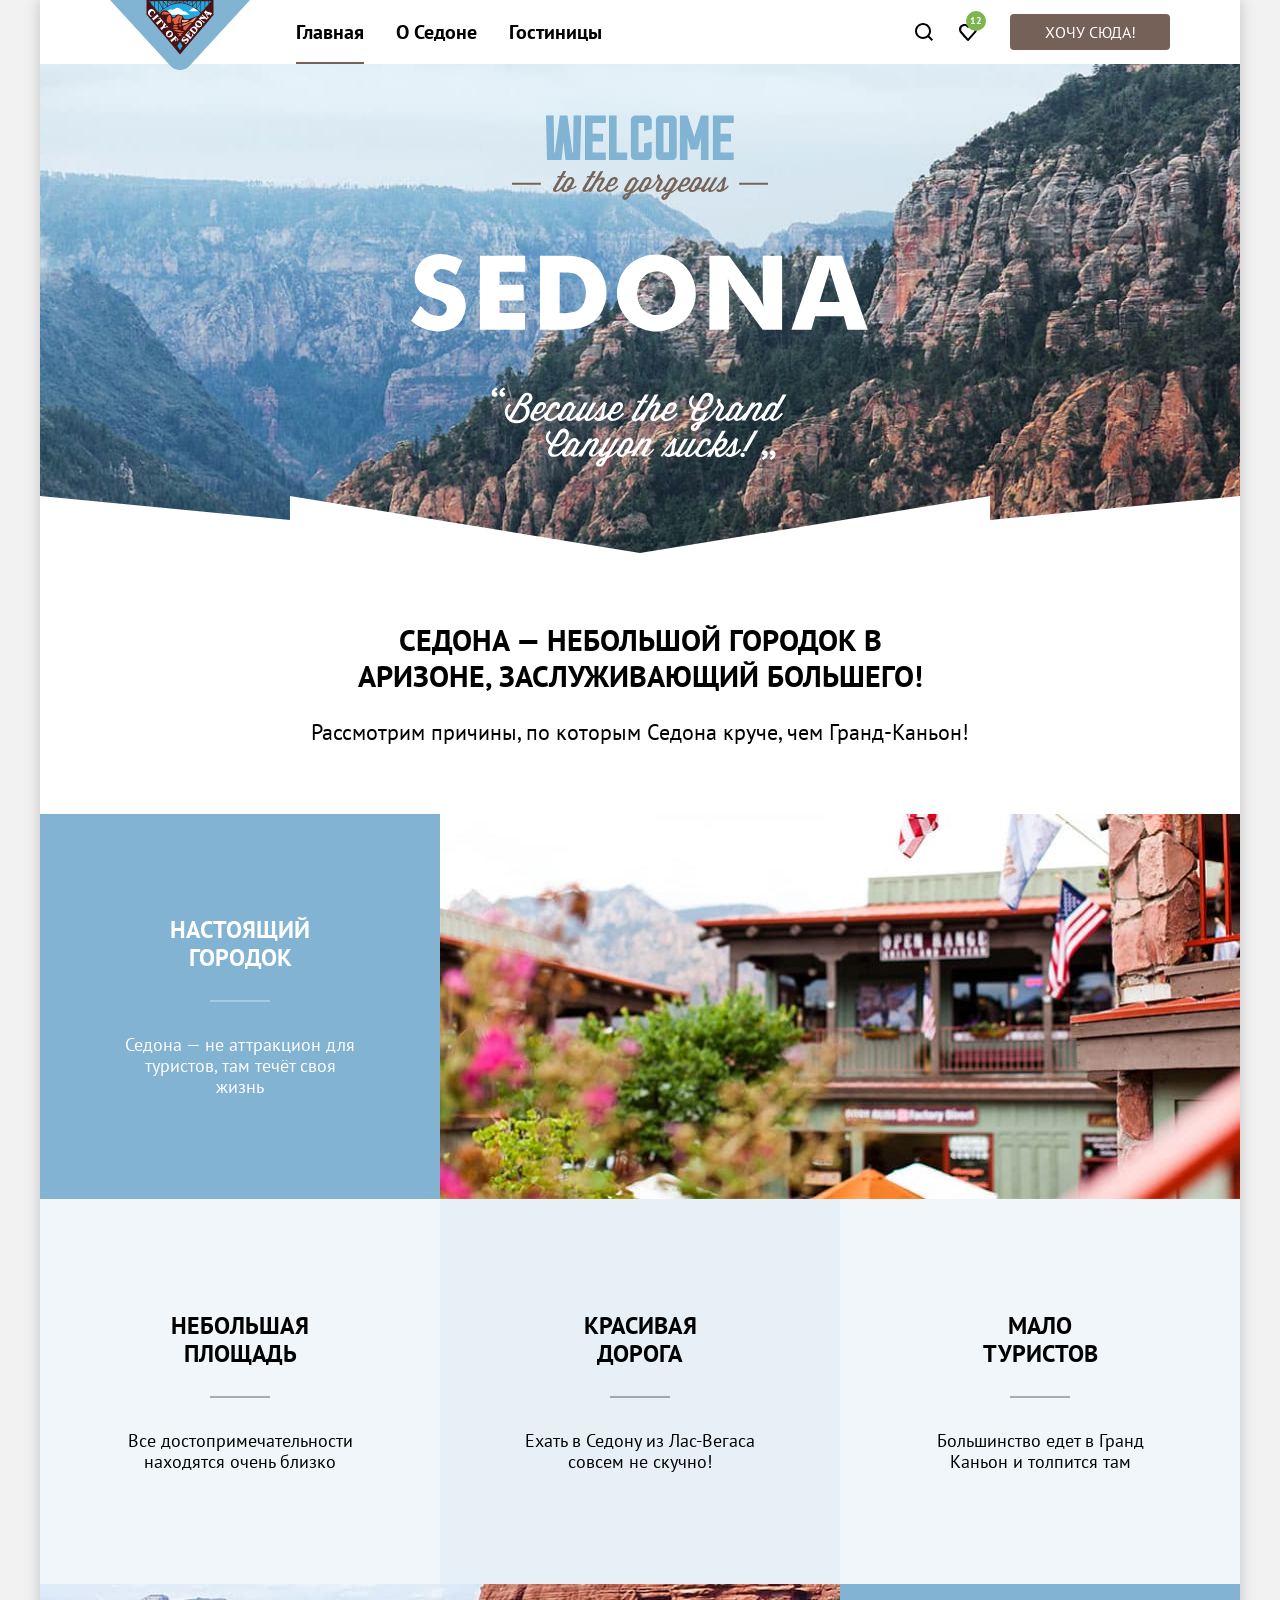
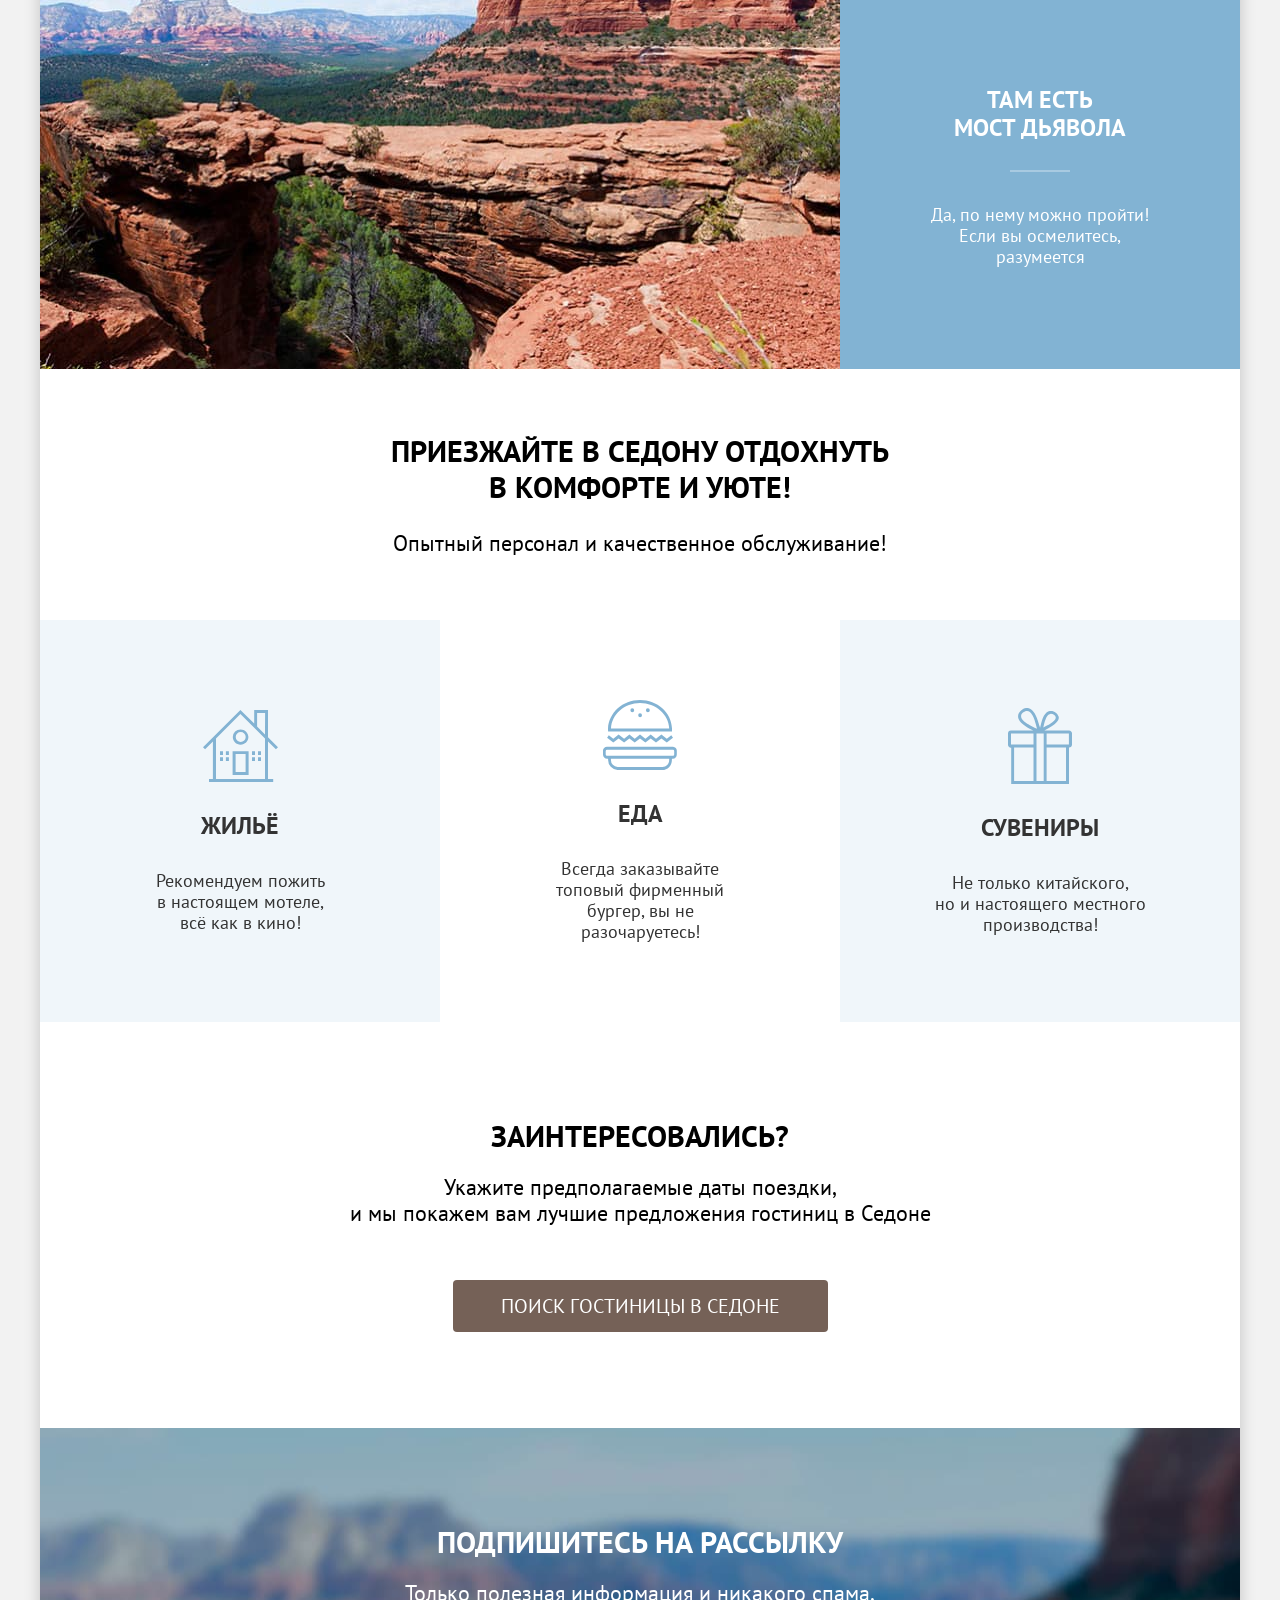
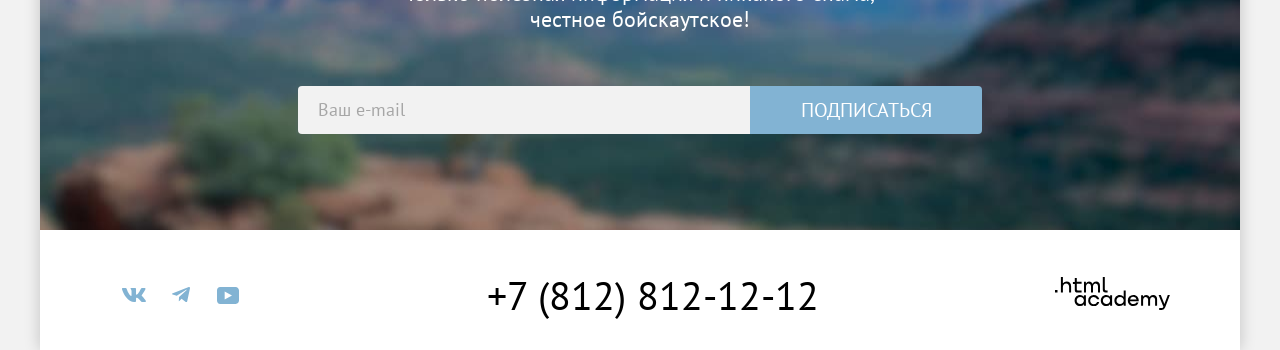
==== index.html @ f527ded8 "Стилизует форму подписки" ====
<!doctype html>
<html lang="ru">
  <head>
    <meta charset="utf-8" />
    <title>HTML Academy: Sedona</title>
    <link rel="stylesheet" href="styles/styles.css" />
    <link rel="icon" href="favicon.ico" sizes="32x32" />
  </head>
  <body>
    <header class="page-header">
      <div class="page-header__container container">
        <div class="page-header__logo logo">
          <a class="logo__link">
            <img
              src="images/logo.svg"
              width="140"
              height="70"
              alt="Логотип Седона"
            />
          </a>
        </div>

        <nav class="page-header__navigation navigation">
          <ul class="navigation__list">
            <li class="navigation__item">
              <a class="navigation__link" aria-current="page">Главная</a>
            </li>
            <li class="navigation__item">
              <a href="#" class="navigation__link">О Седоне</a>
            </li>
            <li class="navigation__item">
              <a href="catalog.html" class="navigation__link">Гостиницы</a>
            </li>
          </ul>

          <ul class="navigation__list navigation__list--user">
            <li class="navigation__item">
              <a href="#" class="navigation__link navigation__link--search">
                <span class="visually-hidden">Поиск</span>
              </a>
            </li>
            <li class="navigation__item">
              <a href="#" class="navigation__link navigation__link--favorites">
                <span class="visually-hidden">Отелей в избранном:</span>
                <span class="navigation__favorites">12</span>
              </a>
            </li>
            <li class="navigation__item">
              <a href="#" class="navigation__button button button--brown"
                >Хочу сюда!</a
              >
            </li>
          </ul>
        </nav>
      </div>
    </header>

    <main class="page-main">
      <h1 class="visually-hidden">Седона - туры по США</h1>

      <div class="page-main__banner banner">
        <img
          src="images/welcome.svg"
          width="458"
          height="352"
          alt="Welcome to the gorgeous Sedona. Because theGrand Canyon sucks"
          class="promo__image"
        />
      </div>

      <div class="page-main__promo promo promo--big">
        <p class="promo__text">
          <b>Седона — небольшой городок в Аризоне, заслуживающий большего!</b>
        </p>

        <p>Рассмотрим причины, по которым Седона круче, чем Гранд-Каньон!</p>
      </div>

      <section class="page-main__features features">
        <h2 class="features__title visually-hidden">
          Почему Седона круче, чем Гранд-Каньон?
        </h2>

        <ul class="features__list">
          <li class="features__item">
            <section class="feature feature--with-image">
              <div class="feature__description">
                <h3>Настоящий городок</h3>
                <p>Седона — не аттракцион для туристов, там течёт своя жизнь</p>
              </div>

              <div class="feature__image">
                <img
                  src="images/features/photo-1.jpg"
                  width="800"
                  height="385"
                  alt="Дома Седоны"
                  class="feature__photo"
                />
              </div>
            </section>
          </li>

          <li class="features__item">
            <section class="feature">
              <div class="feature__description">
                <h3>Небольшая площадь</h3>
                <p>Все достопримечательности находятся очень близко</p>
              </div>
            </section>
          </li>

          <li class="features__item">
            <section class="feature">
              <div class="feature__description">
                <h3>Красивая<br />дорога</h3>
                <p>Ехать в Седону из Лас-Вегаса совсем не скучно!</p>
              </div>
            </section>
          </li>

          <li class="features__item">
            <section class="feature">
              <div class="feature__description">
                <h3>Мало<br />туристов</h3>
                <p>Большинство едет в Гранд Каньон и толпится там</p>
              </div>
            </section>
          </li>

          <li class="features__item">
            <section class="feature feature--with-image">
              <div class="feature__image">
                <img
                  src="images/features/photo-2.jpg"
                  width="800"
                  height="385"
                  alt="Мост дьявола"
                  class="feature__photo"
                />
              </div>

              <div class="feature__description">
                <h3>Там есть мост&nbsp;дьявола</h3>
                <p>Да, по нему можно пройти! Если вы осмелитесь, разумеется</p>
              </div>
            </section>
          </li>
        </ul>
      </section>

      <div class="page-main__promo promo">
        <p class="promo__text">
          <b>Приезжайте в Седону отдохнуть в&nbsp;комфорте и уюте!</b>
        </p>

        <p>Опытный персонал и качественное обслуживание!</p>
      </div>

      <section class="facilities">
        <h2 class="facilities__title visually-hidden">Удобства</h2>

        <ul class="facilities__list">
          <li class="facilities__item">
            <img
              src="images/facilities/house.svg"
              alt="Иконка домика"
              width="75"
              height="72"
            />
            <h3>Жильё</h3>
            <p>
              Рекомендуем пожить в&nbsp;настоящем мотеле,<br />всё как в кино!
            </p>
          </li>

          <li class="facilities__item">
            <img
              src="images/facilities/food.svg"
              alt="Иконка еды"
              width="74"
              height="70"
            />
            <h3>Еда</h3>
            <p>
              Всегда заказывайте<br />топовый фирменный бургер, вы не
              разочаруетесь!
            </p>
          </li>

          <li class="facilities__item">
            <img
              src="images/facilities/gift.svg"
              alt="Иконка сувенира"
              width="64"
              height="76"
            />
            <h3>Сувениры</h3>
            <p>
              Не только китайского, но&nbsp;и&nbsp;настоящего местного
              производства!
            </p>
          </li>
        </ul>
      </section>

      <div class="subscribe">
        <p>
          <b>Заинтересовались?</b>
        </p>

        <p>
          Укажите предполагаемые даты поездки,<br />и мы покажем вам лучшие
          предложения гостиниц в Седоне
        </p>

        <a href="#" class="subscribe__link button button--brown"
          >Поиск гостиницы в седоне</a
        >
      </div>
    </main>

    <footer class="page-footer">
      <section class="page-footer__subscribe subscribe subscribe--with-bg">
        <div class="container subscribe__container">
          <h2>Подпишитесь на рассылку</h2>

          <p>
            Только полезная информация и никакого спама,<br />честное
            бойскаутское!
          </p>

          <form
            class="subscribe__form"
            action="https://echo.htmlacademy.ru/"
            method="post"
          >
            <input
              type="email"
              name="email"
              class="subscribe__field field"
              placeholder="Ваш e-mail"
              autocomplete="email"
            />
            <button type="submit" class="subscribe__button button button--blue">
              Подписаться
            </button>
          </form>
        </div>
      </section>

      <div class="page-footer__container container">
        <section class="page-footer__social social">
          <h2 class="social__title visually-hidden">Мы в социальных сетях</h2>

          <ul class="social__list">
            <li class="social__item">
              <a href="#" class="social__link">
                <span class="visually-hidden">ВК</span>
                <svg
                  width="24"
                  height="14"
                  viewBox="0 0 24 14"
                  fill="none"
                  xmlns="http://www.w3.org/2000/svg"
                  aria-hidden="true"
                  focusable="false"
                >
                  <path
                    fill-rule="evenodd"
                    clip-rule="evenodd"
                    d="M23.45 0.948C23.616 0.402 23.45 0 22.655 0H20.03C19.362 0 19.054 0.347 18.887 0.73C18.887 0.73 17.552 3.926 15.661 6.002C15.049 6.604 14.771 6.795 14.437 6.795C14.27 6.795 14.019 6.604 14.019 6.057V0.948C14.019 0.292 13.835 0 13.279 0H9.151C8.734 0 8.483 0.304 8.483 0.593C8.483 1.214 9.429 1.358 9.526 3.106V6.904C9.526 7.737 9.373 7.888 9.039 7.888C8.149 7.888 5.984 4.677 4.699 1.003C4.45 0.288 4.198 0 3.527 0H0.9C0.15 0 0 0.347 0 0.73C0 1.412 0.89 4.8 4.145 9.281C6.315 12.341 9.37 14 12.153 14C13.822 14 14.028 13.632 14.028 12.997V10.684C14.028 9.947 14.186 9.8 14.715 9.8C15.105 9.8 15.772 9.992 17.33 11.467C19.11 13.216 19.403 14 20.405 14H23.03C23.78 14 24.156 13.632 23.94 12.904C23.702 12.18 22.852 11.129 21.725 9.882C21.113 9.172 20.195 8.407 19.916 8.024C19.527 7.533 19.638 7.314 19.916 6.877C19.916 6.877 23.116 2.451 23.449 0.948H23.45Z"
                    fill="currentColor"
                  />
                </svg>
              </a>
            </li>
            <li class="social__item">
              <a href="#" class="social__link">
                <span class="visually-hidden">Телеграмм</span>
                <svg
                  width="18"
                  height="16"
                  viewBox="0 0 18 16"
                  fill="none"
                  xmlns="http://www.w3.org/2000/svg"
                  aria-hidden="true"
                  focusable="false"
                >
                  <path
                    d="M16.785 0.0992597L0.840489 6.24776C-0.247661 6.68481 -0.241365 7.29184 0.640845 7.56253L4.73445 8.83953L14.2058 2.8637C14.6537 2.59121 15.0629 2.7378 14.7265 3.03636L7.05283 9.96185H7.05103L7.05283 9.96275L6.77045 14.1823C7.18413 14.1823 7.36669 13.9925 7.59871 13.7686L9.58705 11.8351L13.7229 14.89C14.4855 15.31 15.0332 15.0941 15.2229 14.1841L17.9379 1.38885C18.2158 0.274623 17.5126 -0.229883 16.785 0.0992597Z"
                    fill="currentColor"
                  />
                </svg>
              </a>
            </li>
            <li class="social__item">
              <a href="#" class="social__link">
                <span class="visually-hidden">YouTube</span>
                <svg
                  width="22"
                  height="17"
                  viewBox="0 0 22 17"
                  fill="none"
                  xmlns="http://www.w3.org/2000/svg"
                  aria-hidden="true"
                  focusable="false"
                >
                  <path
                    d="M18.607 0H3.17413C1.31343 0 0 1.59375 0 3.4V13.4937C0 15.4062 1.31343 17 3.17413 17H18.8259C20.4677 17 22 15.4062 22 13.6V3.4C21.7811 1.59375 20.4677 0 18.607 0ZM7.66169 12.5375V4.4625L14.995 8.5L7.66169 12.5375Z"
                    fill="currentColor"
                  />
                </svg>
              </a>
            </li>
          </ul>
        </section>

        <section class="page-footer__contacts contacts">
          <h2 class="contacts__title visually-hidden">Контакты</h2>

          <ul class="contacts__list">
            <li class="contacts__item">
              <a href="tel:78128121212" class="contacts__link"
                >+7 (812) 812-12-12</a
              >
            </li>
          </ul>
        </section>

        <div class="page-footer__academy academy">
          <a
            href="https://htmlacademy.ru/intensive/htmlcss"
            class="academy__link"
          >
            <span class="visually-hidden">HTML Academy логотип</span>
            <svg
              xmlns="http://www.w3.org/2000/svg"
              width="115"
              height="33"
              fill="none"
              viewBox="0 0 115 33"
            >
              <path
                fill="currentColor"
                d="M0 12.9v2.6h2.5v-2.6zM11.6 4.5Q9.2 4.6 8 6.2h-.1V0h-2v15.5h2v-5.3c0-2.1 1.3-3.6 3.3-3.6 1.8 0 2.9 1.4 2.9 3.2v5.7h2V9.4c.1-3-1.8-4.9-4.5-4.9M26.6 4.8h-4.8V1.1h-2v3.8h-1.9v2h1.9v6q0 2.6 2.7 2.7h4.1v-2h-3.7q-1 0-1.1-1.1V6.8h4.8zM41.1 4.6q-2.5 0-3.5 2.1h-.1a4 4 0 0 0-3.4-2.1Q32 4.8 31 6.4h-.1V4.8H29v10.6h2V10c0-2 1-3.5 2.6-3.5q2.3.1 2.4 2.6v6.3h2V9.8c0-2.4 1.4-3.3 2.6-3.3q2.3.1 2.4 2.6v6.3h2V8.9c.1-2.5-1.4-4.3-3.9-4.3M47.8 12.7q0 2.6 2.8 2.7h2v-2h-1.7q-1 0-1.1-1.1V0h-2zM28.9 19.7a5 5 0 0 0-3.9-1.8c-3.1 0-5.4 2.3-5.4 5.6s2.3 5.6 5.4 5.6q2.7-.1 3.8-1.9h.1v1.6h2V18.2h-2zm-3.6 7.4a3.5 3.5 0 0 1-3.6-3.6c0-2 1.4-3.6 3.6-3.6s3.6 1.6 3.6 3.6c0 1.9-1.4 3.6-3.6 3.6M44.2 22c-.5-2.4-2.6-4.1-5.4-4.1a5.4 5.4 0 0 0-5.6 5.6c0 3.1 2.2 5.6 5.6 5.6 2.8 0 4.9-1.8 5.4-4.2h-2.1a3.4 3.4 0 0 1-3.3 2.3 3.5 3.5 0 0 1-3.6-3.6c0-2 1.4-3.6 3.6-3.6q2.5.2 3.3 2.2h2.1zM55.1 19.7a5 5 0 0 0-3.9-1.8c-3.1 0-5.4 2.3-5.4 5.6s2.3 5.6 5.4 5.6q2.7-.1 3.8-1.9h.1v1.6h2V18.2h-2zm-3.6 7.4a3.5 3.5 0 0 1-3.6-3.6c0-2 1.4-3.6 3.6-3.6s3.6 1.6 3.6 3.6c0 1.9-1.5 3.6-3.6 3.6M68.7 19.8a5 5 0 0 0-3.9-1.9c-3.1 0-5.4 2.3-5.4 5.6s2.2 5.6 5.4 5.6q2.6-.1 3.8-1.8h.1v1.5h2V13.4h-2zm-3.6 7.3a3.5 3.5 0 0 1-3.6-3.6c0-2 1.4-3.6 3.6-3.6s3.6 1.6 3.6 3.6c-.1 2-1.5 3.6-3.6 3.6M78.3 17.9a5.4 5.4 0 0 0-5.5 5.6c0 3 2.1 5.6 5.5 5.6 2.5 0 4.5-1.3 5.2-3.6h-2.1q-.8 1.6-3 1.6c-1.9 0-3.3-1.3-3.4-2.9h8.8c.2-3.6-2-6.3-5.5-6.3m0 1.9q2.7.1 3.3 2.6h-6.5a3 3 0 0 1 3.2-2.6M98.2 17.9a4 4 0 0 0-3.6 2h-.1q-1-1.9-3.4-2-2.2 0-3.1 1.8v-1.5h-1.9v10.6h2v-5.4q.1-3.2 2.6-3.5 2.3.1 2.4 2.6v6.3h2v-5.6c0-2.4 1.4-3.3 2.6-3.3q2.3.1 2.4 2.6v6.3h2v-6.5c.1-2.6-1.4-4.4-3.9-4.4M109.4 27l-3.6-8.9h-2.2l4.8 11.6q-.3 1.3-1.7 1.2h-2.5v2h2.5q2.6 0 3.5-2.6l4.7-12.2h-2.1z"
              />
            </svg>
          </a>
        </div>
      </div>
    </footer>
  </body>
</html>
---- styles/styles.css ----
@font-face {
  font-family: "PT Sans";
  font-style: normal;
  font-weight: 400;
  src: url("../fonts/ptsans-400.woff2") format("woff2");
  font-display: swap;
}

@font-face {
  font-family: "PT Sans";
  font-style: normal;
  font-weight: 700;
  src: url("../fonts/ptsans-700.woff2") format("woff2");
  font-display: swap;
}

:root {
  --brown-bg: #756157;
  --blue-bg: #82b3d3;
  --color-blue-hover: #68a2ca;
  --grey-bg: #f2f2f2;
  --green-bg: #7DB54F;
  --color-secondary: #333333;
  --light-blue-bg: rgba(131, 179, 211, 0.12);
  --fz-h2: 30px;
  --lh-h2: 36px;
  --btn-border-radius: 4px;
  --border-handling: 2px solid #e5e5e5;
}

.visually-hidden {
  position: absolute;
  width: 1px;
  height: 1px;
  margin: -1px;
  padding: 0;
  border: 0;
  clip: rect(0 0 0 0);
  overflow: hidden;
}

html {
  height: 100%;
  background-color: var(--grey-bg);
}

body {
  display: flex;
  flex-direction: column;
  margin: 0 auto;
  max-width: 1200px;
  min-height: 100%;

  font-family: "PT Sans", sans-serif;
  font-size: 18px;
  line-height: 21px;
  color: #000000;

  background-color: #ffffff;
  box-shadow: 0 0 15px 0 rgba(0, 0, 0, 0.2);
}

h1 {
  margin: 0;
  font-weight: 700;
  font-size: 60px;
  line-height: 78px;
}

.page-main {
  flex-grow: 1;
}

.page-main--inner {
  margin-bottom: 20px;
}

.container {
  margin: 0 auto;
  max-width: 1060px;
}

.button {
  box-sizing: border-box;
  display: inline-block;
  padding: 8px;
  min-height: 36px;

  font: inherit;
  color: inherit;
  font-size: 16px;
  line-height: 20px;
  text-align: center;
  text-decoration: none;
  text-transform: uppercase;
  vertical-align: middle;

  border: none;
  border-radius: var(--btn-border-radius);
  cursor: pointer;
}

.button:active:not([disabled]) {
  color: rgba(255, 255, 255, 0.3);
}

.button[disabled] {
  background-color: #e5e5e5;
}

.button--brown {
  color: #ffffff;
  background-color: var(--brown-bg);
}

.button--brown:hover,
.button--brown:focus-visible {
  background-color: #615048;
  outline: none;
}

.button--blue {
  color: #ffffff;
  background-color: var(--blue-bg);
}

.button--blue:hover,
.button--blue:focus-visible {
  background-color: var(--color-blue-hover);
  outline: none;
}

.button--green {
  color: #ffffff;
  background-color: var(--green-bg);
}

.button--green:hover,
.button--green:focus-visible {
  background-color: #6c9e42;
  outline: none;
}

.button--transparent {
  border: 3px solid transparent;
  background-color: transparent;
}

.button--transparent:hover {
  opacity: 0.6;
}

.button--transparent:active {
  opacity: 0.3;
}

.button--transparent:focus-visible {
  outline: none;
  border-color: #83b3d3;
}

.button--transparent[disabled] {
  opacity: 0.1;
}

.button--grey {
  background-color: var(--grey-bg);
}

.field {
  box-sizing: border-box;
  margin: 0;
  padding: 12px 20px;

  font: inherit;
  font-size: 18px;
  line-height: 24px;

  border: none;
  border-radius: var(--btn-border-radius);
  background-color: var(--grey-bg);
}

.field:hover {
  background-color: #e6e6e6;
}

.field:focus-visible {
  background-color: #e6e6e6;
  outline: 3px solid var(--blue-bg);
}

.field::placeholder {
  font: inherit;
  opacity: 0.6;
}

.navigation {
  flex-grow: 1;
  display: flex;
}

.navigation__list {
  display: flex;
  flex-wrap: wrap;
  margin: 0;
  padding: 0;
}

.navigation__list--user {
  margin-left: auto;
  align-items: center;
}

.navigation__list--user .navigation__link {
  padding: 0;
  width: 44px;
  height: 64px;

  background-repeat: no-repeat;
  background-position: center;
}

.navigation__list--user .navigation__item:last-child {
  margin-left: 20px;
}

.navigation__item {
  list-style: none;
}

.navigation__link {
  position: relative;

  display: block;
  padding: 20px 16px;

  color: inherit;
  font-weight: 700;
  font-size: 20px;
  line-height: 24px;
  text-decoration: none;
}

.navigation__list:not(.navigation__list--user) .navigation__link:hover::after,
.navigation__list:not(.navigation__list--user) .navigation__link:focus::after,
.navigation__list:not(.navigation__list--user) .navigation__link:not([href])::after {
  content: "";
  position: absolute;
  left: 16px;
  right: 16px;
  bottom: 0;
  height: 2px;
  background-color: var(--brown-bg);
}

.navigation__link--search {
  background-image: url(../images/icons/icon-search.svg);
}

.navigation__link--favorites {
  background-image: url(../images/icons/icon-favorite.svg);
}

.navigation__button {
  min-width: 160px;
}

.navigation__favorites {
  position: absolute;
  top: 11px;
  right: 4px;

  width: 20px;
  height: 20px;

  text-align: center;
  vertical-align: middle;
  color: #ffffff;
  font-size: 10px;
  line-height: 20px;

  background-color: var(--green-bg);
  border-radius: 50%;
}

.banner {
  position: relative;

  padding: 51px;
  padding-bottom: 82px;

  color: #ffffff;
  text-align: center;

  background-color: var(--light-blue-bg);
  background-image: url("../images/backkgrounds/bg-welcome.jpg");
  background-repeat: no-repeat;
  background-position: center;
  background-size: cover;
}

.banner::after {
  content: "";
  position: absolute;
  left: 0;
  right: 0;
  bottom: 0;

  height: 57px;

  background-image: url("../images/welcome-gradient.svg");
  background-repeat: no-repeat;
  background-position: bottom;
}

.promo {
  padding: 64px;
  font-size: 22px;
  line-height: 26px;
  text-align: center;
}

.promo--big {
  padding-top: 69px;
  padding-bottom: 69px;
}

.promo p {
  margin-top: 0;
  margin-bottom: 25px;
}

.promo p:last-child {
  margin-bottom: 0;
}

.promo__text {
  margin: 0 auto;
  max-width: 620px;

  font-weight: 700;
  font-size: var(--fz-h2);
  line-height: var(--lh-h2);
  text-align: center;
  text-transform: uppercase;
}

.features__list {
  display: grid;
  grid-template-columns: repeat(3, 1fr);
  margin: 0;
  padding: 0;
  list-style: none;
}

.features__item {
  grid-column: span 1;
  text-align: center;
}

.features__item:nth-child(2n) {
  background-color: var(--light-blue-bg);
}

.features__item:nth-child(2n-1) {
  background-color: rgba(131, 179, 211, 0.2);
}

.features__item:first-child,
.features__item:last-child {
  grid-column: 1 / -1;
  color: #ffffff;
  background-color: var(--blue-bg);
}

.feature {
  display: flex;
}

.feature--with-image {
  display: grid;
  grid-template-columns: repeat(3, 1fr);
}

.feature--with-image .feature__image {
  grid-column: span 2;
}

.feature__description {
  display: flex;
  flex-direction: column;
  justify-content: center;
  align-items: center;
  box-sizing: border-box;
  padding: 84px;
  min-height: 385px;
}

.feature__description h3 {
  position: relative;

  margin: 0;
  margin-bottom: 62px;

  font-weight: 700;
  font-size: 24px;
  line-height: 28px;
  text-transform: uppercase;
}

.feature__description h3::after {
  content: "";
  position: absolute;
  left: 50%;
  bottom: -30px;

  width: 60px;
  height: 2px;

  background-color: #000000;
  opacity: 0.3;
  transform: translate(-50%);
}

.features__item:first-child h3::after,
.features__item:last-child h3::after {
  background-color: #ffffff;
}

.feature__description p {
  margin: 0;
  vertical-align: middle;
}

.feature__image img {
  display: block;
  max-width: 100%;
}

.facilities__list {
  display: grid;
  grid-template-columns: repeat(3, 1fr);
  margin: 0;
  padding: 0;
  list-style: none;
}

.facilities__item {
  display: flex;
  flex-direction: column;
  justify-content: center;
  align-items: center;
  padding: 80px 85px;

  color: #333333;
  text-align: center;
}

.facilities__item:nth-child(2n - 1) {
  background-color: var(--light-blue-bg);
}

.facilities__item h3 {
  margin: 0;
  margin-bottom: 30px;

  font-weight: 700;
  font-size: 24px;
  line-height: 28px;
  text-transform: uppercase;
}

.facilities__item img {
  margin-bottom: 30px;
}

.facilities__item p {
  margin: 0;
}

.subscribe {
  margin: 0 auto;
  padding: 96px;
  text-align: center;
}

.subscribe--with-bg {
  color: #ffffff;
  background-color: var(--blue-bg);
  background-image: url("../images/backkgrounds/bg-subscribe.jpg");
  background-repeat: no-repeat;
  background-position: center;
  background-size: cover;
}

.subscribe p {
  margin: 0;
  margin-bottom: 20px;

  font-size: 22px;
  line-height: 26px;
}

.subscribe p:last-child {
  margin-bottom: 0;
}

.subscribe b,
.subscribe h2 {
  font-size: var(--fz-h2);
  line-height: var(--lh-h2);
  text-transform: uppercase;
}

.subscribe h2 {
  margin: 0;
  margin-bottom: 20px;
}

.subscribe__link {
  margin-top: 34px;
  min-width: 375px;

  font-size: 20px;
  line-height: 36px;
}

.subscribe__form {
  display: flex;
  margin: 0 auto;
  margin-top: 54px;
  max-width: 684px;
}

.subscribe__field {
  flex-grow: 1;
  border-top-right-radius: 0;
  border-bottom-right-radius: 0;
}

.subscribe__button {
  width: 232px;

  font-size: 20px;
  line-height: 16px;

  border-top-left-radius: 0;
  border-bottom-left-radius: 0;
}

.social__list {
  display: flex;
  flex-wrap: wrap;
  margin: 0;
  padding: 0;
  list-style: none;
}

.social__link {
  display: flex;
  justify-content: center;
  align-items: center;
  width: 47px;
  height: 40px;

  color: var(--blue-bg);
  text-decoration: none;
}

.social__link:hover {
  color: var(--color-blue-hover);
}

.social__link:focus-visible {
  color: var(--color-blue-hover);
  outline: none;
}

.social__link:active {
  opacity: 0.3;
}

.contacts__list {
  margin: 0;
  padding: 0;
  list-style: none;
}

.contacts__link {
  font-size: 40px;
  line-height: 1;
  color: inherit;
  text-decoration: none;
}

.academy__link {
  color: inherit;
}

.contacts__link:hover,
.academy__link:hover {
  color: var(--brown-bg);
}

.contacts__link:focus-visible,
.academy__link:focus-visible {
  color: var(--brown-bg);
  outline: none;
}

.contacts__link:active,
.academy__link:active {
  opacity: 0.3;
}

.page-main__header {
  margin-bottom: 50px;
  padding-top: 35px;
  padding-bottom: 70px;
}

.page-main__header--catalog {
  color: #ffffff;
  background-color: var(--blue-bg);
  background-image: url("../images/backkgrounds/bg-filter.jpg");
  background-position: center;
  background-repeat: no-repeat;
  background-size: cover;
}

.page-main__title {
  margin-bottom: 8px;
}

.page-main__breadcrumbs {
  margin-bottom: 40px;
}

.page-main__handling {
  margin-bottom: 40px;
}

.breadcrumbs__list {
  display: flex;
  margin: 0;
  padding: 0;
  list-style: none;
}

.breadcrumbs__item:not(:first-child) {
  display: flex;
  align-items: center;
}

.breadcrumbs__item:not(:first-child)::before {
  content: "";

  display: block;
  margin-left: 12px;
  margin-right: 11px;
  width: 7px;
  height: 10px;

  background-image: url("../images/icons/icon-arrow-right.svg");
  background-repeat: no-repeat;
  background-position: center;
}

.breadcrumbs__link {
  color: inherit;
  text-decoration: none;
}

.breadcrumbs__link--index {
  display: block;
  width: 12px;
  height: 100%;
  background-image: url("../images/icons/icon-house.svg");
  background-repeat: no-repeat;
  background-position: center;
}

.filter__group {
  margin: 0;
  padding: 0;
  border: none;
}

.filters__form {
  display: flex;
  justify-content: space-between;
}

.filters__column {
  display: flex;
  justify-content: space-between;
}

.filters__column--left {
  width: 370px;
}

.filters__column--right {
  width: 550px;
}

.filter__title {
  margin-bottom: 32px;
  font-weight: 700;
  font-size: 20px;
  line-height: 24px;
}

.filter__list {
  margin: 0;
  padding: 0;
  list-style: none;
}

.filter__item:not(:last-child) {
  margin-bottom: 16px;
}

.control {
  line-height: 23px;
}

.filter__price input {
  font: inherit;
  font-weight: 700;
  font-size: inherit;
}

.filter__price span {
  line-height: 24px;
  vertical-align: middle;
  text-align: right;
  color: rgba(0, 0, 0, 0.3);
}

.filters__buttons {
  align-self: flex-end;
}

.filters__button {
  width: 100%;
}

.handling {
  display: flex;
  align-items: center;
}

.handling__text {
  margin: 0;
  margin-right: auto;

  font-weight: 700;
  font-size: var(--fz-h2);
  line-height: var(--lh-h2);
  text-transform: uppercase;
}

.handling__sort {
  margin-right: 70px;
  padding: 11px 20px;

  font: inherit;
  color: var(--color-secondary);

  border: var(--border-handling);
  border-radius: var(--btn-border-radius);
}

.handling__view {
  display: flex;
  gap: 8px;
  width: 160px;
}

.handling__button {
  width: 48px;
  height: 48px;

  border: var(--border-handling);
  background-repeat: no-repeat;
  background-position: center;
}

.handling__button:hover,
.handling__button:active {
  border-color: #000000;
}

.handling__button:focus-visible {
  outline: none;
  border-color: var(--color-blue-hover);
}

.handling__button--tile {
  background-image: url("../images/icons/icon-tile.svg");
}

.handling__button--card {
  background-image: url("../images/icons/icon-card.svg");
}

.handling__button--list {
  background-image: url("../images/icons/icon-list.svg");
}

.offers {
  margin-bottom: 40px;
}

.offers__list {
  display: grid;
  grid-template-columns: repeat(3, 1fr);
  gap: 20px;
  margin: 0;
  padding: 0;
  list-style: none;
}

.offers__item {
  display: grid;
}

.offer {
  display: flex;
  flex-direction: column;
  padding: 20px;

  border: 1px solid #e6e6e6;
  border-radius: var(--btn-border-radius);
}

.offer__image img {
  display: block;
  margin-bottom: 16px;
  max-width: 100%;
  object-fit: cover;
  object-position: center;
}

.offer__title {
  margin: 0;
  margin-bottom: 16px;

  font-weight: 700;
  font-size: 24px;
  line-height: 28px;
}

.offer__detail {
  display: grid;
  grid-template-columns: 1fr 1fr;
  margin-bottom: 16px;
  color: var(--color-secondary);
}

.offer__detail dd {
  margin: 0;
  text-align: right;
}

.offer__footer {
  margin-top: auto;
}

.offer__links {
  display: grid;
  grid-template-columns: 1fr 1fr;
  gap: 20px;
  margin-bottom: 16px;
}

.rating {
  display: grid;
  grid-template-columns: 1fr 1fr;
  gap: 20px;
  align-items: center;
}

.rating__stars {
  margin: 0;
  height: 17px;

  background-image: url("../images/icons/icon-star.svg");
  background-size: 24px 17px;
  background-position: -3px 0;
}

.rating__stars--2 {
  width: 42px;
}

.rating__stars--3 {
  width: 66px;
}

.rating__stars--4 {
  width: 90px;
}

.rating__value {
  color: var(--color-secondary);
}

.pagination {
  padding: 40px 0;
}

.pagination__list {
  display: flex;
  gap: 8px;
  margin: 0;
  padding: 0;
  list-style: none;
}

.pagination__item {
  color: #ffffff;
}

.pagination__item--current {
  color: inherit;
}

.pagination__item--space {
  color: inherit;
}

.pagination__link {
  width: 60px;
  height: 60px;

  font-weight: 700;
  font-size: 20px;
  line-height: 42px;
  color: inherit;
  text-align: center;
  text-decoration: none;
  vertical-align: middle;
  text-transform: uppercase;
}

.pagination__item--current .pagination__link:active {
  color: inherit;
}

.pagination__link:not([href]) {
  cursor: auto;
}

.pagination__item--space .pagination__link {
  font-weight: 400;
  font-size: 22px;
  line-height: 26px;
}

.page-header__container {
  display: flex;
}

.page-header__logo {
  margin-right: 30px;
  max-height: 64px;
  z-index: 10;
}

.page-footer__container {
  display: flex;
  flex-wrap: wrap;
  justify-content: space-between;
  align-items: center;
  padding-top: 45px;
  padding-bottom: 35px;
}
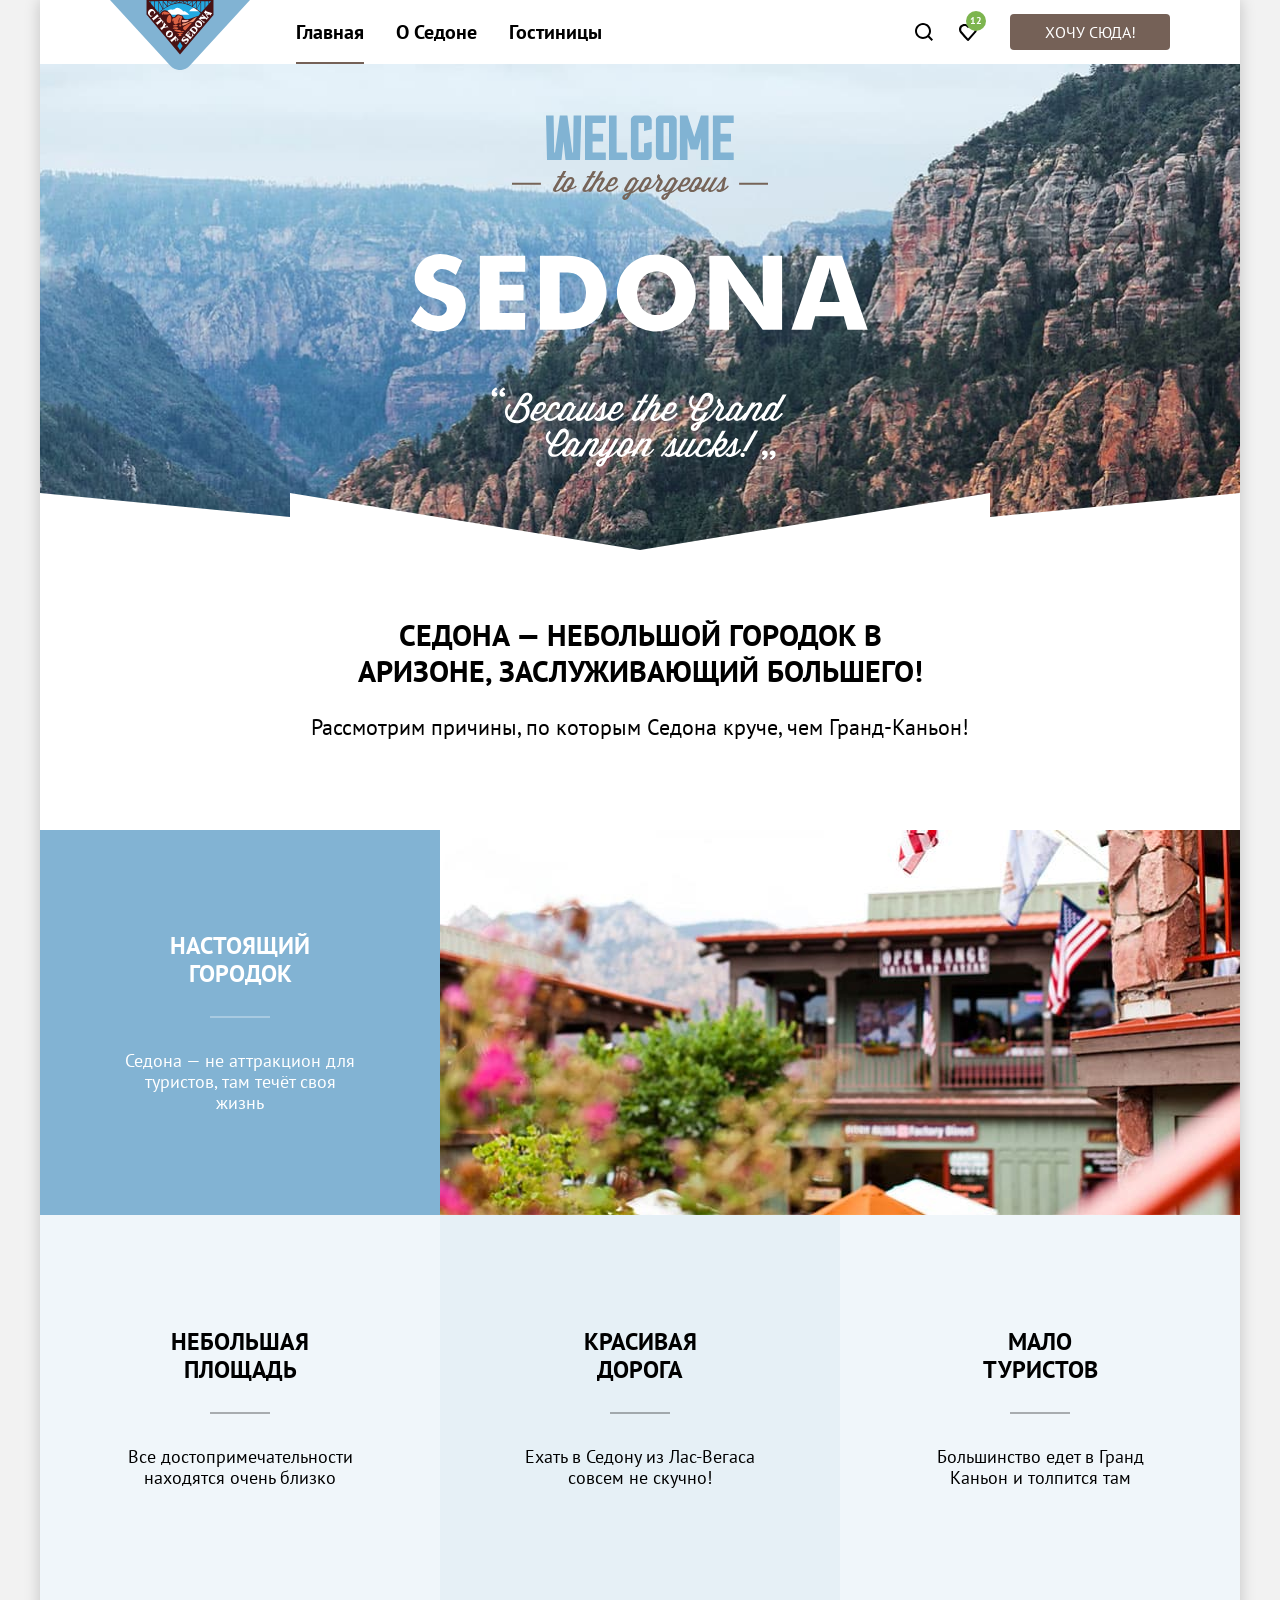
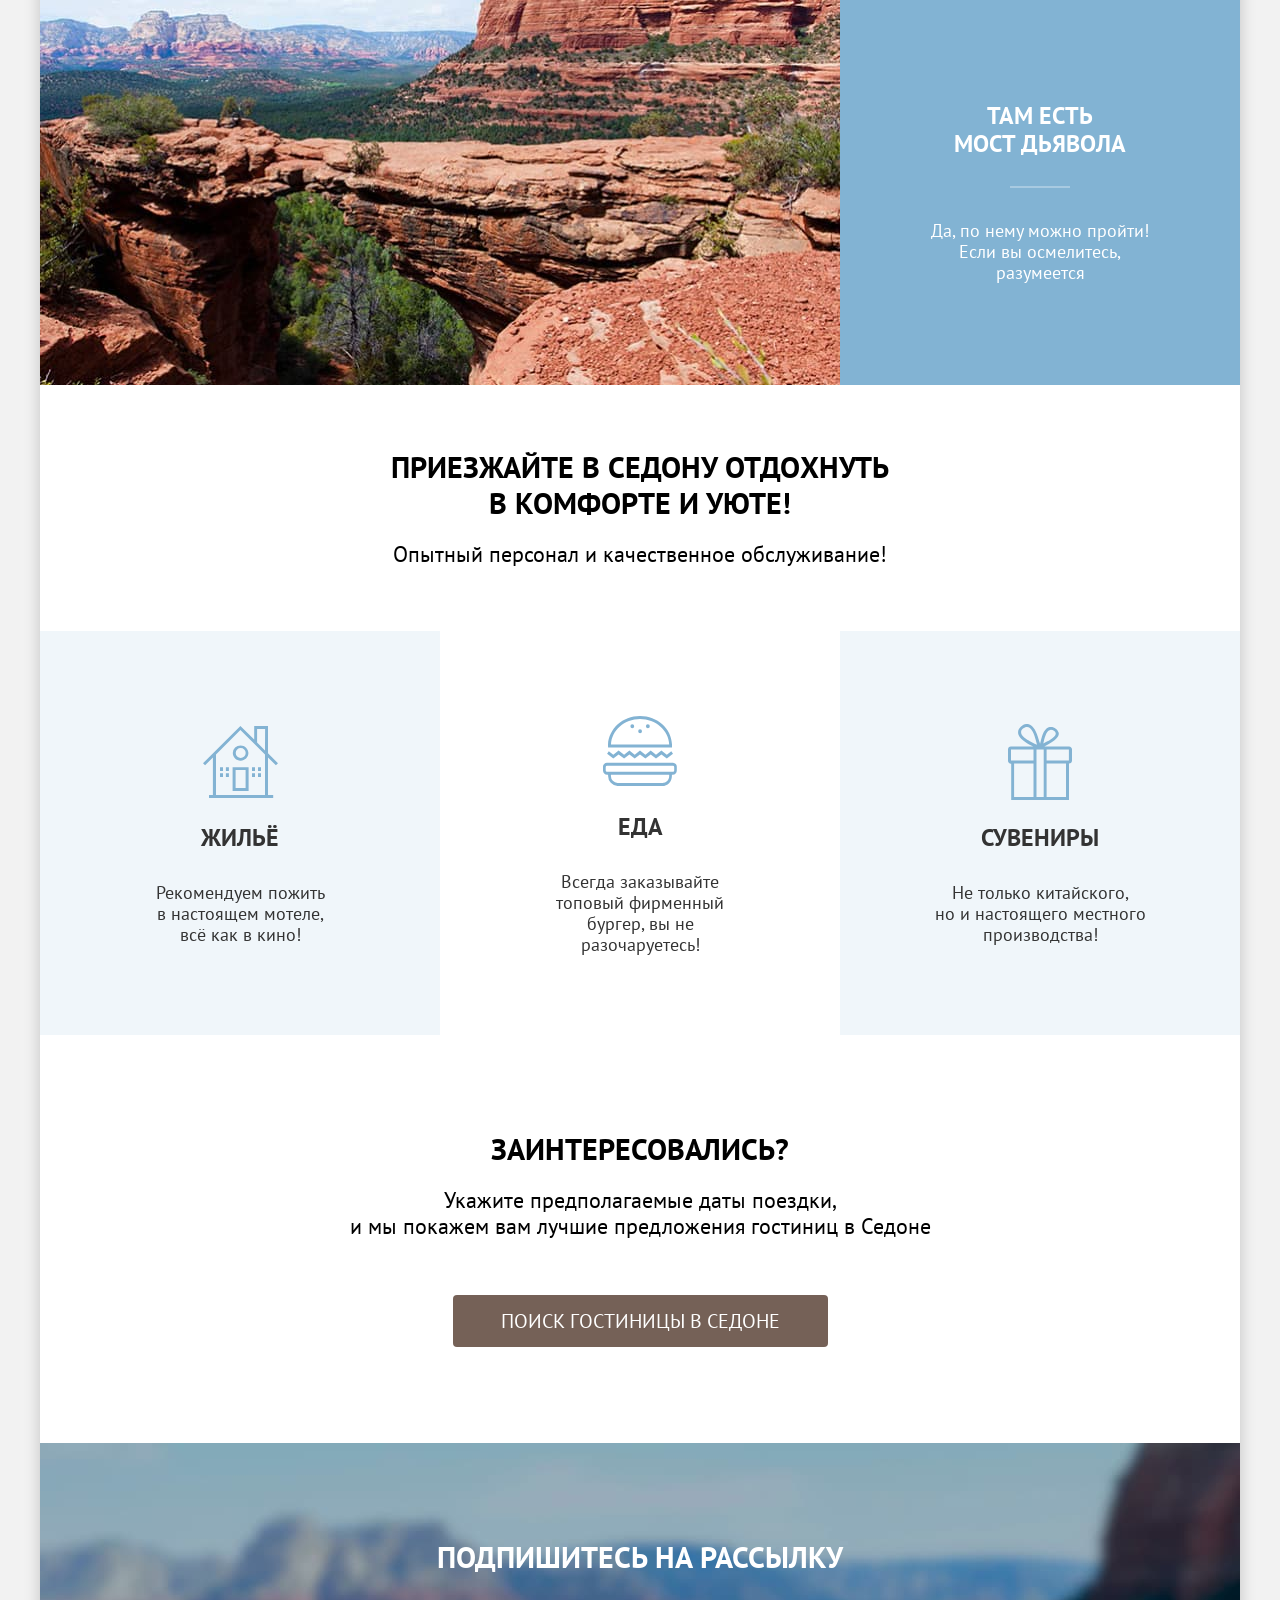
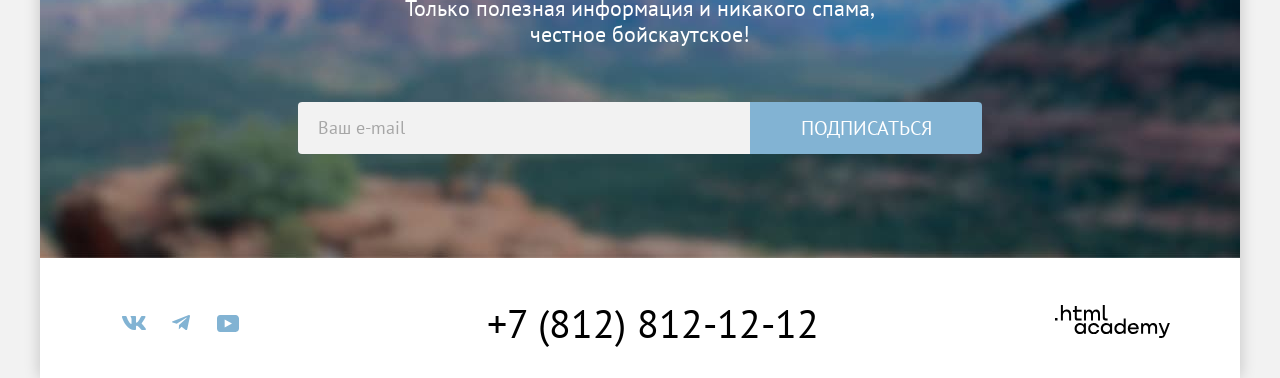
==== commit 5f8bd75a: "Отредактирует главную по pixel perfect" ====
--- a/index.html
+++ b/index.html
@@ -5,6 +5,7 @@
     <title>HTML Academy: Sedona</title>
     <link rel="stylesheet" href="styles/styles.css" />
     <link rel="icon" href="favicon.ico" sizes="32x32" />
+    <script type="module" src="scripts/scripts.js"></script>
   </head>
   <body>
     <header class="page-header">
@@ -161,26 +162,14 @@
         <h2 class="facilities__title visually-hidden">Удобства</h2>
 
         <ul class="facilities__list">
-          <li class="facilities__item">
-            <img
-              src="images/facilities/house.svg"
-              alt="Иконка домика"
-              width="75"
-              height="72"
-            />
+          <li class="facilities__item facilities__item--house">
             <h3>Жильё</h3>
             <p>
               Рекомендуем пожить в&nbsp;настоящем мотеле,<br />всё как в кино!
             </p>
           </li>
 
-          <li class="facilities__item">
-            <img
-              src="images/facilities/food.svg"
-              alt="Иконка еды"
-              width="74"
-              height="70"
-            />
+          <li class="facilities__item facilities__item--food">
             <h3>Еда</h3>
             <p>
               Всегда заказывайте<br />топовый фирменный бургер, вы не
@@ -188,13 +177,7 @@
             </p>
           </li>
 
-          <li class="facilities__item">
-            <img
-              src="images/facilities/gift.svg"
-              alt="Иконка сувенира"
-              width="64"
-              height="76"
-            />
+          <li class="facilities__item facilities__item--gifts">
             <h3>Сувениры</h3>
             <p>
               Не только китайского, но&nbsp;и&nbsp;настоящего местного
@@ -214,7 +197,10 @@
           предложения гостиниц в Седоне
         </p>
 
-        <a href="#" class="subscribe__link button button--brown"
+        <a
+          href="#"
+          class="subscribe__link button button--brown"
+          id="hotel-search-btn"
           >Поиск гостиницы в седоне</a
         >
       </div>
@@ -241,6 +227,7 @@
               class="subscribe__field field"
               placeholder="Ваш e-mail"
               autocomplete="email"
+              required
             />
             <button type="submit" class="subscribe__button button button--blue">
               Подписаться
@@ -350,5 +337,132 @@
         </div>
       </div>
     </footer>
+
+    <dialog id="hotel-search-dialog" class="modal" closedby="any">
+      <button
+        class="modal__close button button--grey"
+        type="button"
+        id="close-button"
+      >
+        <span class="visually-hidden">Закрыть модальное окно</span>
+      </button>
+
+      <div class="hotel-search">
+        <h2 class="hotel-search__title">Поиск гостиницы в Седоне</h2>
+
+        <form
+          class="hotel-search__form"
+          method="post"
+          action="https://echo.htmlacademy.ru/"
+        >
+          <label for="checkin-date" class="hotel-search__label"
+            >Дата заезда:</label
+          >
+          <div class="hotel-search__date">
+            <input
+              type="text"
+              id="checkin-date"
+              name="checkin-date"
+              class="hotel-search__field field"
+              placeholder="Укажите дату"
+              required
+            />
+          </div>
+
+          <p
+            class="hotel-search__notification notification notification--error"
+          >
+            Мы не можем отправить вас в прошлое.
+          </p>
+
+          <label for="checkout-date" class="hotel-search__label"
+            >Дата выезда:</label
+          >
+          <div class="hotel-search__date">
+            <input
+              type="text"
+              id="checkout-date"
+              name="checkout-date"
+              class="hotel-search__field field"
+              placeholder="Укажите дату"
+            />
+          </div>
+
+          <p class="hotel-search__notification notification">
+            На эти даты есть свободные номера. Пока есть.
+          </p>
+
+          <label for="adults" class="hotel-search__label">Взрослые:</label>
+          <p class="hotel-search__count">
+            <button class="hotel-search__dec button button--grey" type="button">
+              <span class="visually-hidden">Уменьшить количество</span>
+              <span class="hotel-search__indicator"></span>
+            </button>
+            <input
+              type="number"
+              name="adults"
+              id="adults"
+              value="2"
+              class="hotel-search__field field"
+            />
+            <button class="hotel-search__inc button button--grey" type="button">
+              <span class="visually-hidden">Увеличить количество</span>
+              <span class="hotel-search__indicator"></span>
+            </button>
+          </p>
+
+          <div class="hotel-search__wrapper">
+            <label
+              for="children"
+              class="hotel-search__label hotel-search__label--with-tooltip"
+            >
+              Дети:
+            </label>
+
+            <div class="hotel-search__tooltip tooltip">
+              <button
+                class="tooltip__button button button--blue"
+                type="button"
+                popovertarget="info-popover"
+              >
+                <span class="visually-hidden">Показать доп инфо</span>
+              </button>
+
+              <div class="tooltip__content" id="info-popover" popover>
+                <p>
+                  Укажите количество детей, которые будут с вами, возраст
+                  которых от 6 до 18 лет. Дети до 6 лет размещаются бесплатно.
+                </p>
+              </div>
+            </div>
+          </div>
+
+          <p class="hotel-search__count hotel-search__count--end">
+            <button class="hotel-search__dec button button--grey" type="button">
+              <span class="visually-hidden">Уменьшить количество</span>
+              <span class="hotel-search__indicator"></span>
+            </button>
+            <input
+              type="number"
+              name="children"
+              id="children"
+              value="2"
+              class="hotel-search__field field"
+            />
+            <button class="hotel-search__inc button button--grey" type="button">
+              <span class="visually-hidden">Увеличить количество</span>
+              <span class="hotel-search__indicator"></span>
+            </button>
+          </p>
+
+          <button
+            class="hotel-search__button button button--blue"
+            type="submit"
+          >
+            Найти
+          </button>
+        </form>
+      </div>
+    </dialog>
   </body>
 </html>
--- a/styles/styles.css
+++ b/styles/styles.css
@@ -18,6 +18,7 @@
   --brown-bg: #756157;
   --blue-bg: #82b3d3;
   --color-blue-hover: #68a2ca;
+  --color-grey-hover: #e6e6e6;
   --grey-bg: #f2f2f2;
   --green-bg: #7DB54F;
   --color-secondary: #333333;
@@ -67,6 +68,10 @@
   line-height: 78px;
 }
 
+img {
+  max-width: 100%;
+}
+
 .page-main {
   flex-grow: 1;
 }
@@ -94,6 +99,8 @@
   text-decoration: none;
   text-transform: uppercase;
   vertical-align: middle;
+  word-break: normal;
+  overflow-wrap: anywhere;
 
   border: none;
   border-radius: var(--btn-border-radius);
@@ -182,17 +189,89 @@
 }
 
 .field:hover {
-  background-color: #e6e6e6;
+  background-color: var(--color-grey-hover);
 }
 
 .field:focus-visible {
-  background-color: #e6e6e6;
+  background-color: var(--color-grey-hover);;
   outline: 3px solid var(--blue-bg);
 }
 
 .field::placeholder {
   font: inherit;
   opacity: 0.6;
+}
+
+.range {
+  position: relative;
+  height: 20px;
+}
+
+.range__track {
+  position: absolute;
+  top: 50%;
+  left: 0;
+  right: 0;
+
+  height: 4px;
+
+  background-color: #ffffff;
+  opacity: 0.3;
+  transform: translateY(-50%);
+}
+
+.range__controls {
+  position: absolute;
+  top: 50%;
+  left: 0;
+  right: 0;
+
+  display: flex;
+  height: 4px;
+
+  background-color: #ffffff;
+  transform: translateY(-50%);
+}
+
+.range__toggle {
+  position: absolute;
+  top: 50%;
+
+  padding: 0;
+  width: 20px;
+  height: 20px;
+
+  background-color: #ffffff;
+  border: none;
+  border-radius: var(--btn-border-radius);
+  transform: translateY(-50%);
+  cursor: pointer;
+}
+
+.range__toggle:hover {
+  box-shadow: 0 4px 10px 0 rgba(0, 0, 0, 0.25);
+}
+
+.range__toggle:focus {
+  outline: 3px solid var(--blue-bg);
+  box-shadow: 0 4px 10px 0 rgba(0, 0, 0, 0.25);
+}
+
+.range__toggle:active {
+  outline-width: 2px;
+  box-shadow: 0 7px 15px 0 rgba(0, 0, 0, 0.4);
+}
+
+.range__toggle--min {
+  left: 0;
+}
+
+.range__toggle--max {
+  right: 0;
+}
+
+.range__progress {
+  display: block;
 }
 
 .navigation {
@@ -288,13 +367,13 @@
   position: relative;
 
   padding: 51px;
-  padding-bottom: 82px;
+  padding-bottom: 79px;
 
   color: #ffffff;
   text-align: center;
 
   background-color: var(--light-blue-bg);
-  background-image: url("../images/backkgrounds/bg-welcome.jpg");
+  background-image: url("../images/backgrounds/bg-welcome.jpg");
   background-repeat: no-repeat;
   background-position: center;
   background-size: cover;
@@ -322,17 +401,22 @@
 }
 
 .promo--big {
-  padding-top: 69px;
+  margin-bottom: 21px;
+  padding-top: 67px;
   padding-bottom: 69px;
 }
 
 .promo p {
   margin-top: 0;
-  margin-bottom: 25px;
+  margin-bottom: 20px;
 }
 
 .promo p:last-child {
   margin-bottom: 0;
+}
+
+.promo--big p {
+  margin-bottom: 25px;
 }
 
 .promo__text {
@@ -401,7 +485,7 @@
   position: relative;
 
   margin: 0;
-  margin-bottom: 62px;
+  margin-bottom: 38px;
 
   font-weight: 700;
   font-size: 24px;
@@ -430,6 +514,7 @@
 
 .feature__description p {
   margin: 0;
+  margin-top: 24px;
   vertical-align: middle;
 }
 
@@ -453,7 +538,7 @@
   align-items: center;
   padding: 80px 85px;
 
-  color: #333333;
+  color: var(--color-secondary);
   text-align: center;
 }
 
@@ -461,9 +546,32 @@
   background-color: var(--light-blue-bg);
 }
 
+.facilities__item::before {
+  content: "";
+  display: block;
+  margin-bottom: 22px;
+  width: 80px;
+  height: 80px;
+
+  background-repeat: no-repeat;
+  background-position: center;
+}
+
+.facilities__item--house::before {
+  background-image: url("../images/facilities/house.svg");
+}
+
+.facilities__item--food::before {
+  background-image: url("../images/facilities/food.svg");
+}
+
+.facilities__item--gifts::before {
+  background-image: url("../images/facilities/gift.svg");
+}
+
 .facilities__item h3 {
   margin: 0;
-  margin-bottom: 30px;
+  margin-bottom: 22px;
 
   font-weight: 700;
   font-size: 24px;
@@ -471,12 +579,9 @@
   text-transform: uppercase;
 }
 
-.facilities__item img {
-  margin-bottom: 30px;
-}
-
 .facilities__item p {
   margin: 0;
+  margin-top: 8px;
 }
 
 .subscribe {
@@ -488,7 +593,7 @@
 .subscribe--with-bg {
   color: #ffffff;
   background-color: var(--blue-bg);
-  background-image: url("../images/backkgrounds/bg-subscribe.jpg");
+  background-image: url("../images/backgrounds/bg-subscribe.jpg");
   background-repeat: no-repeat;
   background-position: center;
   background-size: cover;
@@ -519,7 +624,7 @@
 }
 
 .subscribe__link {
-  margin-top: 34px;
+  margin-top: 36px;
   min-width: 375px;
 
   font-size: 20px;
@@ -529,7 +634,7 @@
 .subscribe__form {
   display: flex;
   margin: 0 auto;
-  margin-top: 54px;
+  margin-top: 55px;
   max-width: 684px;
 }
 
@@ -543,7 +648,7 @@
   width: 232px;
 
   font-size: 20px;
-  line-height: 16px;
+  line-height: 36px;
 
   border-top-left-radius: 0;
   border-bottom-left-radius: 0;
@@ -554,6 +659,7 @@
   flex-wrap: wrap;
   margin: 0;
   padding: 0;
+  max-width: 141px;
   list-style: none;
 }
 
@@ -623,7 +729,7 @@
 .page-main__header--catalog {
   color: #ffffff;
   background-color: var(--blue-bg);
-  background-image: url("../images/backkgrounds/bg-filter.jpg");
+  background-image: url("../images/backgrounds/bg-filter.jpg");
   background-position: center;
   background-repeat: no-repeat;
   background-size: cover;
@@ -643,6 +749,7 @@
 
 .breadcrumbs__list {
   display: flex;
+  flex-wrap: wrap;
   margin: 0;
   padding: 0;
   list-style: none;
@@ -681,10 +788,21 @@
   background-position: center;
 }
 
-.filter__group {
+.filters__group {
   margin: 0;
   padding: 0;
+  max-width: 155px;
+
+  word-break: normal;
+  overflow-wrap: anywhere;
+
   border: none;
+}
+
+.filters__group--price {
+  display: grid;
+  grid-template-columns: 1fr 1fr;
+  column-gap: 3px;
 }
 
 .filters__form {
@@ -705,46 +823,142 @@
   width: 550px;
 }
 
-.filter__title {
+.filters__title {
   margin-bottom: 32px;
   font-weight: 700;
   font-size: 20px;
   line-height: 24px;
 }
 
-.filter__list {
+.filters__list {
   margin: 0;
   padding: 0;
   list-style: none;
 }
 
-.filter__item:not(:last-child) {
+.filters__item:not(:last-child) {
   margin-bottom: 16px;
 }
 
 .control {
-  line-height: 23px;
-}
-
-.filter__price input {
-  font: inherit;
+  display: flex;
+  align-items: center;
+  gap: 16px;
+  cursor: pointer;
+}
+
+.control:hover {
+  opacity: 0.6;
+}
+
+.control:active {
+  opacity: 0.3;
+}
+
+.control__input {
+  flex-shrink: 0;
+  margin: 0;
+  width: 20px;
+  height: 20px;
+
+  background-color: #ffffff;
+  appearance: none;
+  cursor: pointer;
+}
+
+.control__input:focus {
+  outline: 3px solid var(--blue-bg);
+}
+
+.control__input--checkbox {
+  border-radius: var(--btn-border-radius);
+}
+
+.control__input--checkbox:checked {
+  background-image: url("../images/icons/icon-check.svg");
+  background-position: center;
+  background-repeat: no-repeat;
+}
+
+.control__input--radio {
+  border-radius: 50%;
+}
+
+.control__input--radio:checked::before {
+  content: "";
+  position: relative;
+  top: 50%;
+  left: 50%;
+
+  display: block;
+  width: 10px;
+  height: 10px;
+
+  border-radius: 50%;
+  background-color: #3f5e72;
+  transform: translate(-50%, -50%);
+}
+
+.filters__field {
+  box-sizing: border-box;
+  padding-right: 45px;
+  width: 143px;
+
   font-weight: 700;
-  font-size: inherit;
-}
-
-.filter__price span {
+
+  border: none;
+  appearance: textfield;
+}
+
+.filters__field::-webkit-outer-spin-button,
+.filters__field::-webkit-inner-spin-button {
+  appearance: none;
+  margin: 0;
+}
+
+.filters__field--min {
+  border-top-right-radius: 0;
+  border-bottom-right-radius: 0;
+}
+
+.filters__field--max {
+  border-top-left-radius: 0;
+  border-bottom-left-radius: 0;
+}
+
+.filters__price {
+  position: relative;
+}
+
+.filters__price span {
+  position: absolute;
+  top: 50%;
+  right: 20px;
+
   line-height: 24px;
   vertical-align: middle;
   text-align: right;
   color: rgba(0, 0, 0, 0.3);
+
+  transform: translateY(-50%);
+}
+
+.filters__range {
+  grid-column: span 2;
+  margin-top: 36px;
 }
 
 .filters__buttons {
   align-self: flex-end;
+  max-width: 191px;
 }
 
 .filters__button {
   width: 100%;
+}
+
+.filters__button:last-child {
+  margin-top: 27px;
 }
 
 .handling {
@@ -764,17 +978,39 @@
 
 .handling__sort {
   margin-right: 70px;
-  padding: 11px 20px;
+  padding: 12px 20px;
+  width: 292px;
 
   font: inherit;
   color: var(--color-secondary);
 
   border: var(--border-handling);
   border-radius: var(--btn-border-radius);
+  appearance: none;
+  cursor: pointer;
+  background-image: url(../images/icons/icon-arrow-down.svg);
+  background-repeat: no-repeat;
+  background-position: right 18px center;
+}
+
+.handling__sort:hover {
+  border-color: var(--color-blue-hover);
+}
+
+.handling__sort:focus-visible {
+  outline: none;
+  border-color: var(--color-blue-hover);
+}
+
+.handling__sort:disabled {
+  border-color: #000000;
+  opacity: 0.3;
+  cursor: initial;
 }
 
 .handling__view {
   display: flex;
+  flex-wrap: wrap;
   gap: 8px;
   width: 160px;
 }
@@ -832,7 +1068,7 @@
   flex-direction: column;
   padding: 20px;
 
-  border: 1px solid #e6e6e6;
+  border: 1px solid var(--color-grey-hover);
   border-radius: var(--btn-border-radius);
 }
 
@@ -924,12 +1160,10 @@
   color: #ffffff;
 }
 
-.pagination__item--current {
-  color: inherit;
-}
-
+.pagination__item--current,
 .pagination__item--space {
   color: inherit;
+  pointer-events: none;
 }
 
 .pagination__link {
@@ -946,14 +1180,6 @@
   text-transform: uppercase;
 }
 
-.pagination__item--current .pagination__link:active {
-  color: inherit;
-}
-
-.pagination__link:not([href]) {
-  cursor: auto;
-}
-
 .pagination__item--space .pagination__link {
   font-weight: 400;
   font-size: 22px;
@@ -978,3 +1204,308 @@
   padding-top: 45px;
   padding-bottom: 35px;
 }
+
+.page-footer__subscribe {
+  padding-bottom: 104px;
+}
+
+.modal {
+  box-sizing: border-box;
+  max-width: 717px;
+  padding: 64px 70px;
+
+  color: #000000;
+  border: none;
+  border-radius: 30px;
+  background-color: #ffffff;
+  box-shadow: 0 25px 50px 0 rgba(0, 0, 0, 0.15);
+}
+
+.modal::backdrop {
+  background: rgba(242, 242, 242, 0.8);
+}
+
+.modal__close {
+  position: absolute;
+  top: 64px;
+  right: 52px;
+
+  width: 52px;
+  height: 52px;
+
+  border-radius: 50%;
+}
+
+.modal__close:hover {
+  background-color: var(--color-grey-hover);
+}
+
+.modal__close:focus {
+  background-color: var(--color-grey-hover);
+  outline: 3px solid var(--blue-bg);
+}
+
+.modal__close::before {
+  content: "";
+  position: absolute;
+  top: 50%;
+  left: 50%;
+
+  width: 20px;
+  height: 20px;
+
+  transform: translate(-50%, -50%);
+  background-image: url("../images/icons/icon-cross.svg");
+  background-repeat: no-repeat;
+  background-position: center;
+}
+
+.modal__close:active::before {
+  opacity: 0.3;
+}
+
+.hotel-search__title {
+  margin: 0;
+  margin-bottom: 64px;
+  padding-right: 40px;
+
+  font-size: 30px;
+  line-height: 36px;
+  letter-spacing: 0;
+  text-transform: uppercase;
+}
+
+.hotel-search__form {
+  display: grid;
+  grid-template-columns: 119px 180px min-content 142px;
+  column-gap: 18px;
+  row-gap: 4px;
+  align-items: center;
+}
+
+.hotel-search__label {
+  position: relative;
+  font-weight: 700;
+  font-size: 20px;
+  line-height: 24px;
+  text-transform: capitalize;
+}
+
+.hotel-search__wrapper {
+  display: flex;
+  align-items: center;
+}
+
+.hotel-search__date {
+  position: relative;
+  grid-column: span 3;
+  margin: 0;
+}
+
+.hotel-search__count {
+  display: flex;
+  margin: 0;
+  height: 48px;
+}
+
+.hotel-search__count--end {
+  justify-self: end;
+}
+
+.hotel-search__inc,
+.hotel-search__dec {
+  position: relative;
+  flex-shrink: 0;
+  width: 40px;
+  height: 100%;
+}
+
+.hotel-search__inc:hover .hotel-search__indicator,
+.hotel-search__dec:hover .hotel-search__indicator {
+  color: #000000;
+  opacity: 1;
+}
+
+.hotel-search__inc:focus,
+.hotel-search__dec:focus {
+  outline: none;
+}
+
+.hotel-search__inc:focus .hotel-search__indicator,
+.hotel-search__dec:focus .hotel-search__indicator {
+  outline: 3px solid var(--blue-bg);
+}
+
+.hotel-search__dec {
+  border-top-right-radius: 0;
+  border-bottom-right-radius: 0;
+}
+
+.hotel-search__inc {
+  border-top-left-radius: 0;
+  border-bottom-left-radius: 0;
+}
+
+.hotel-search__indicator {
+  position: relative;
+
+  display: block;
+  width: 20px;
+  height: 20px;
+
+  color: #756157;
+
+  opacity: 0.3;
+  border-radius: var(--btn-border-radius);
+}
+
+.hotel-search__indicator::before {
+  content: "";
+  position: absolute;
+  top: 50%;
+  left: 50%;
+
+  width: 14px;
+  height: 2px;
+
+  background-color: currentColor;
+  transform: translate(-50%, -50%);
+}
+
+.hotel-search__inc .hotel-search__indicator::after {
+  content: "";
+  position: absolute;
+  top: 50%;
+  left: 50%;
+
+  width: 14px;
+  height: 2px;
+
+  background-color: currentColor;
+  transform: translate(-50%, -50%) rotate(90deg);
+}
+
+.hotel-search__date::after {
+  content: "";
+  position: absolute;
+  top: 50%;
+  right: 14px;
+
+  width: 20px;
+  height: 20px;
+
+  background-image: url("../images/icons/icon-calendar.svg");
+  background-repeat: no-repeat;
+  background-position: center;
+  opacity: 0.3;
+  transform: translateY(-50%);
+  appearance: none;
+}
+
+.hotel-search__date .hotel-search__field {
+  padding-right: 40px;
+  width: 100%;
+}
+
+.hotel-search__count .hotel-search__field {
+  z-index: 10;
+
+  padding: 4px;
+  width: 31px;
+
+  text-align: center;
+
+  border-radius: 0;
+  appearance: textfield;
+}
+
+.hotel-search__count .hotel-search__field::-webkit-outer-spin-button,
+.hotel-search__count .hotel-search__field::-webkit-inner-spin-button {
+  appearance: none;
+  margin: 0;
+}
+
+.hotel-search__button {
+  grid-column: 1 / -1;
+  margin-top: 44px;
+  min-height: 60px;
+
+  font-weight: 700;
+  font-size: 20px;
+  line-height: 24px;
+}
+
+.hotel-search__tooltip {
+  margin-left: 8px;
+}
+
+.hotel-search__notification {
+  grid-column: 2 / -1;
+  min-height: 40px;
+}
+
+.tooltip {
+  position: relative;
+}
+
+.tooltip__button {
+  padding: 0;
+  width: 26px;
+  height: 26px;
+  min-height: unset;
+
+  border-radius: 50%;
+  background-image: url("../images/icons/icon-info.svg");
+  background-repeat: no-repeat;
+  background-position: center;
+}
+
+.tooltip__content {
+  position-area: bottom;
+  margin: 0;
+  padding: 0;
+  border: none;
+  background: transparent;
+}
+
+.tooltip__content p {
+  position: relative;
+
+  box-sizing: border-box;
+  margin: 0;
+  margin-top: 15px;
+  padding: 15px 18px 18px 22px;
+  width: 256px;
+
+  color: #ffffff;
+  font-size: 16px;
+  line-height: 20px;
+  background-color: var(--color-secondary);
+  border-radius: 10px;
+}
+
+.tooltip__content p::before {
+  content: "";
+  position: absolute;
+  top: 0;
+  left: 50%;
+
+  width: 0;
+  height: 0;
+
+  border: 9px solid transparent;
+  border-bottom-color: var(--color-secondary);
+  transform: translate(-50%, -100%);
+}
+
+.notification {
+  margin: 0;
+  padding: 0 20px;
+
+  font-size: 16px;
+  color: var(--color-secondary);
+}
+
+.notification--error {
+  color: #ff5757;
+}
